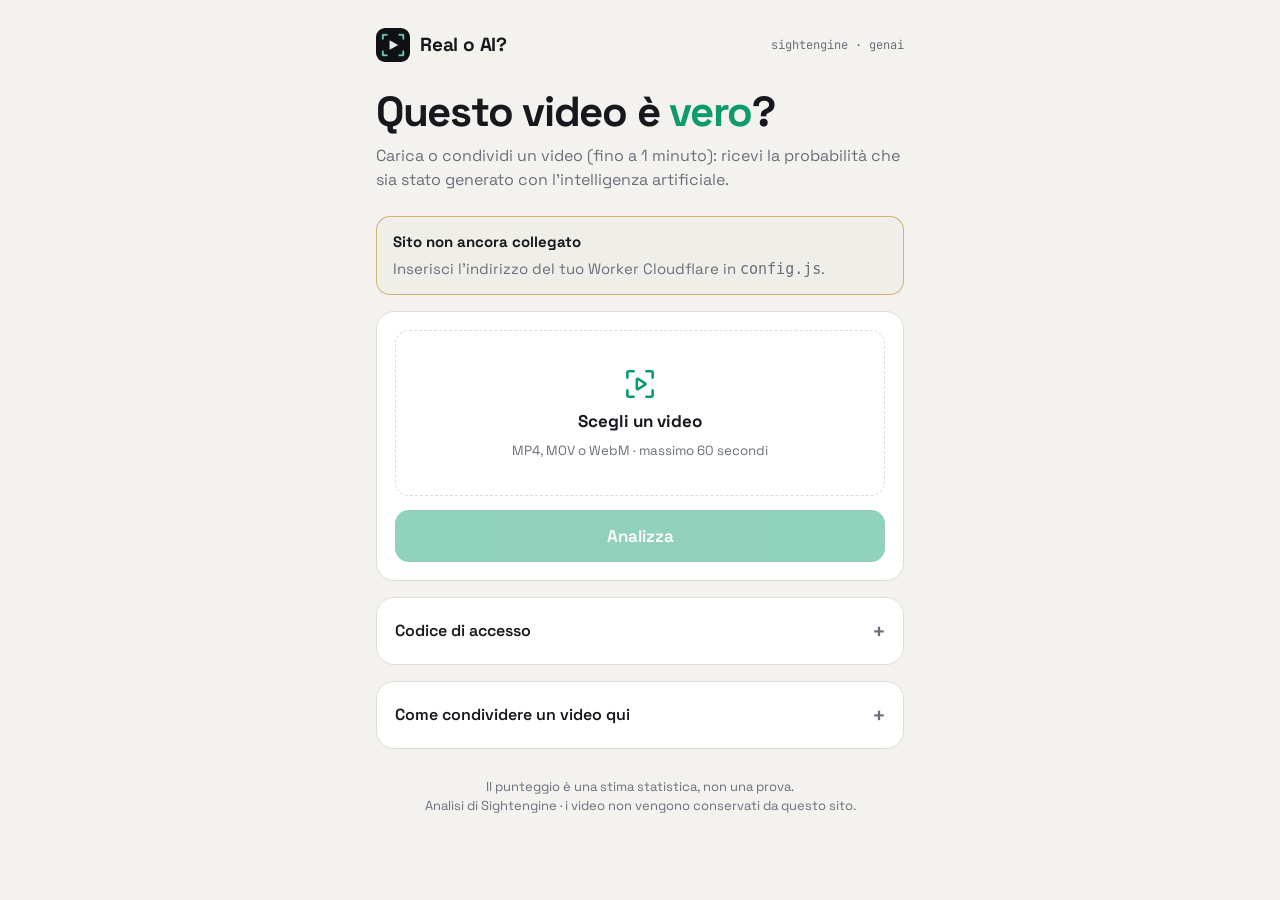
==== index.html @ 7346dfc1 "Add files via upload" ====
<!doctype html>
<html lang="it">
<head>
  <meta charset="utf-8">
  <meta name="viewport" content="width=device-width, initial-scale=1, viewport-fit=cover">
  <title>Real o AI?</title>
  <meta name="description" content="Condividi un video e scopri quanto è probabile che sia generato con l'intelligenza artificiale.">
  <meta name="theme-color" content="#0f1115">
  <link rel="manifest" href="manifest.webmanifest">
  <link rel="icon" href="icons/icon-192.png">
  <link rel="apple-touch-icon" href="icons/icon-192.png">
  <meta name="apple-mobile-web-app-capable" content="yes">
  <meta name="apple-mobile-web-app-title" content="Real o AI?">
  <link rel="preconnect" href="https://fonts.googleapis.com">
  <link rel="preconnect" href="https://fonts.gstatic.com" crossorigin>
  <link href="https://fonts.googleapis.com/css2?family=JetBrains+Mono:wght@400;600;700&family=Space+Grotesk:wght@400;600;700&display=swap" rel="stylesheet">
  <link rel="stylesheet" href="style.css">
</head>
<body>
  <main class="wrap">
    <a class="brand" href="./">
      <img src="icons/icon-192.png" alt="">
      <b>Real o AI?</b>
      <span>sightengine · genai</span>
    </a>

    <h1>Questo video è <em>vero</em>?</h1>
    <p class="lead">Carica o condividi un video (fino a 1 minuto): ricevi la probabilità che sia stato generato con l'intelligenza artificiale.</p>

    <div id="setupWarn" class="notice warn">
      <b>Sito non ancora collegato</b>
      <p>Inserisci l'indirizzo del tuo Worker Cloudflare in <code>config.js</code>.</p>
    </div>

    <div id="notice" class="notice"></div>

    <section class="card" id="pickCard">
      <label class="drop" id="drop">
        <input type="file" id="file" accept="video/*">
        <svg viewBox="0 0 24 24" fill="none" stroke="currentColor" stroke-width="1.6" stroke-linecap="round" stroke-linejoin="round" aria-hidden="true">
          <path d="M4 8V5a1 1 0 0 1 1-1h3M16 4h3a1 1 0 0 1 1 1v3M20 16v3a1 1 0 0 1-1 1h-3M8 20H5a1 1 0 0 1-1-1v-3"/>
          <path d="M10 9.2v5.6a.5.5 0 0 0 .76.43l4.5-2.8a.5.5 0 0 0 0-.86l-4.5-2.8a.5.5 0 0 0-.76.43Z"/>
        </svg>
        <strong>Scegli un video</strong>
        <small>MP4, MOV o WebM · massimo 60 secondi</small>
      </label>

      <div class="picked" id="picked">
        <video id="preview" muted playsinline preload="metadata"></video>
        <div class="meta">
          <b id="pickedName">video.mp4</b>
          <span id="pickedInfo">—</span><br>
          <button class="linkbtn" id="change" type="button">Cambia video</button>
        </div>
      </div>

      <button class="btn" id="go" type="button" disabled>Analizza</button>
    </section>

    <section class="card status" id="status" aria-live="polite">
      <p id="statusText">Invio del video…</p>
      <div class="bar"></div>
      <p class="timer" id="timer" style="margin:10px 0 0">0 s</p>
    </section>

    <section class="card" id="recentCard" hidden>
      <div class="chart-title"><h2>Analisi recenti</h2><span>su questo dispositivo</span></div>
      <ul class="recent" id="recent"></ul>
    </section>

    <details class="card" id="settings">
      <summary>Codice di accesso</summary>
      <div class="body">
        <p>Il codice che hai impostato nel Worker (ACCESS_TOKEN). Resta salvato solo su questo dispositivo.</p>
        <label class="field" for="token">Codice</label>
        <input class="text" id="token" type="password" autocomplete="off" autocapitalize="off" spellcheck="false">
        <div class="saved" id="tokenSaved"></div>
      </div>
    </details>

    <details class="card" id="howto">
      <summary>Come condividere un video qui</summary>
      <div class="body">
        <p><b>Android</b></p>
        <ol>
          <li>Apri questo sito in Chrome e tocca <i>⋮ → Installa app</i> (o <i>Aggiungi a schermata Home</i>).</li>
          <li>Dalla Galleria, o da un'app dove hai salvato il video, tocca <i>Condividi → Real o AI?</i></li>
        </ol>
        <p><b>iPhone</b></p>
        <ol>
          <li>Crea il Comando Rapido <i>Real o AI?</i> (istruzioni nel README del progetto).</li>
          <li>Da Foto o da Condividi di un'app, scegli <i>Real o AI?</i>: si apre direttamente la pagina con il punteggio.</li>
        </ol>
        <p>Da TikTok, Instagram e YouTube la condivisione invia solo il link alla pagina, non il video: prima salva il video, poi condividi il file.</p>
      </div>
    </details>

    <footer>
      Il punteggio è una stima statistica, non una prova. <br>
      Analisi di Sightengine · i video non vengono conservati da questo sito.
    </footer>
  </main>

  <script src="config.js"></script>
  <script src="app.js"></script>
</body>
</html>
---- style.css ----
:root {
  --bg: #0f1115;
  --surface: #171a21;
  --surface-2: #1f232c;
  --line: #2a2f3a;
  --text: #e9ebf1;
  --muted: #8d94a6;
  --accent: #7cf2c8;
  --accent-ink: #0b2a20;
  --real: #3ddc97;
  --unsure: #ffc14d;
  --ai: #ff5c6c;
  --radius: 18px;
  --mono: "JetBrains Mono", ui-monospace, SFMono-Regular, Menlo, monospace;
  --sans: "Space Grotesk", system-ui, -apple-system, "Segoe UI", sans-serif;
  color-scheme: dark;
}

@media (prefers-color-scheme: light) {
  :root {
    --bg: #f4f2ee;
    --surface: #ffffff;
    --surface-2: #f0eee9;
    --line: #e0ddd6;
    --text: #16181d;
    --muted: #6a6f7c;
    --accent: #0d9b6c;
    --accent-ink: #ffffff;
    --real: #12935f;
    --unsure: #b97800;
    --ai: #d63447;
    color-scheme: light;
  }
}

* { box-sizing: border-box; }

html, body { margin: 0; }

body {
  background: var(--bg);
  color: var(--text);
  font-family: var(--sans);
  font-size: 16px;
  line-height: 1.5;
  min-height: 100dvh;
  -webkit-font-smoothing: antialiased;
}

.wrap {
  max-width: 560px;
  margin: 0 auto;
  padding: 20px 16px 48px;
}

/* ---------- header ---------- */
.brand {
  display: flex;
  align-items: center;
  gap: 10px;
  margin: 8px 0 28px;
  text-decoration: none;
  color: inherit;
}
.brand img { width: 34px; height: 34px; border-radius: 9px; }
.brand b { font-size: 19px; letter-spacing: -0.01em; }
.brand span { color: var(--muted); font-family: var(--mono); font-size: 12px; margin-left: auto; }

h1 {
  font-size: clamp(30px, 8vw, 42px);
  line-height: 1.05;
  letter-spacing: -0.03em;
  margin: 0 0 10px;
}
h1 em { font-style: normal; color: var(--accent); }
.lead { color: var(--muted); margin: 0 0 24px; }

/* ---------- cards ---------- */
.card {
  background: var(--surface);
  border: 1px solid var(--line);
  border-radius: var(--radius);
  padding: 18px;
  margin-bottom: 16px;
}

.drop {
  display: grid;
  place-items: center;
  gap: 6px;
  text-align: center;
  padding: 34px 16px;
  border: 1.5px dashed var(--line);
  border-radius: 14px;
  cursor: pointer;
  transition: border-color .15s, background .15s;
}
.drop:hover, .drop.over { border-color: var(--accent); background: var(--surface-2); }
.drop svg { width: 38px; height: 38px; color: var(--accent); }
.drop strong { font-size: 17px; }
.drop small { color: var(--muted); }
.drop input { display: none; }

.picked {
  display: none;
  gap: 12px;
  align-items: center;
}
.picked.show { display: flex; }
.picked video {
  width: 84px; height: 84px;
  object-fit: cover;
  border-radius: 12px;
  background: #000;
  flex: none;
}
.picked .meta { min-width: 0; flex: 1; }
.picked .meta b { display: block; overflow: hidden; text-overflow: ellipsis; white-space: nowrap; }
.picked .meta span { color: var(--muted); font-family: var(--mono); font-size: 13px; }
.linkbtn {
  background: none; border: 0; color: var(--muted); text-decoration: underline;
  font: inherit; font-size: 14px; cursor: pointer; padding: 4px 0;
}

.btn {
  appearance: none;
  border: 0;
  border-radius: 14px;
  background: var(--accent);
  color: var(--accent-ink);
  font: 600 17px var(--sans);
  padding: 15px 18px;
  width: 100%;
  margin-top: 14px;
  cursor: pointer;
  transition: transform .08s, opacity .15s;
}
.btn:active { transform: scale(.985); }
.btn:disabled { opacity: .45; cursor: not-allowed; }
.btn.ghost {
  background: var(--surface-2);
  color: var(--text);
  border: 1px solid var(--line);
}

/* ---------- status ---------- */
.status { display: none; }
.status.show { display: block; }
.status p { margin: 0 0 10px; }
.status .timer { font-family: var(--mono); color: var(--muted); font-size: 13px; }
.bar {
  height: 6px;
  border-radius: 99px;
  background: var(--surface-2);
  overflow: hidden;
  position: relative;
}
.bar::after {
  content: "";
  position: absolute; inset: 0;
  width: 35%;
  border-radius: 99px;
  background: var(--accent);
  animation: slide 1.3s ease-in-out infinite;
}
@keyframes slide { from { transform: translateX(-100%); } to { transform: translateX(290%); } }
@media (prefers-reduced-motion: reduce) { .bar::after { animation: none; width: 100%; opacity: .5; } }

.notice {
  display: none;
  border-radius: 14px;
  padding: 14px 16px;
  margin-bottom: 16px;
  font-size: 15px;
  border: 1px solid var(--line);
  background: var(--surface-2);
}
.notice.show { display: block; }
.notice.error { border-color: color-mix(in srgb, var(--ai) 50%, transparent); }
.notice.warn { border-color: color-mix(in srgb, var(--unsure) 50%, transparent); }
.notice b { display: block; margin-bottom: 4px; }
.notice p { margin: 0; color: var(--muted); }

/* ---------- details / settings ---------- */
details.card summary {
  cursor: pointer;
  font-weight: 600;
  list-style: none;
  display: flex; align-items: center; justify-content: space-between;
}
details.card summary::-webkit-details-marker { display: none; }
details.card summary::after { content: "+"; font-family: var(--mono); color: var(--muted); font-size: 20px; }
details[open].card summary::after { content: "–"; }
details.card .body { margin-top: 12px; color: var(--muted); font-size: 15px; }
details.card .body p { margin: 0 0 10px; }
details.card ol { padding-left: 20px; margin: 0 0 6px; }
details.card li { margin-bottom: 4px; }

label.field { display: block; font-size: 14px; color: var(--muted); margin-bottom: 6px; }
input.text {
  width: 100%;
  font: 16px var(--mono);
  color: var(--text);
  background: var(--surface-2);
  border: 1px solid var(--line);
  border-radius: 12px;
  padding: 12px 14px;
}
input.text:focus { outline: 2px solid var(--accent); outline-offset: 1px; }
.saved { color: var(--real); font-size: 13px; min-height: 20px; margin-top: 6px; }

/* ---------- recent ---------- */
.recent { list-style: none; padding: 0; margin: 0; }
.recent li + li { border-top: 1px solid var(--line); }
.recent a {
  display: flex; align-items: center; gap: 12px;
  padding: 10px 0;
  text-decoration: none; color: inherit;
}
.recent .pill {
  font: 600 13px var(--mono);
  padding: 4px 8px;
  border-radius: 8px;
  min-width: 52px;
  text-align: center;
}
.recent .nm { flex: 1; min-width: 0; overflow: hidden; text-overflow: ellipsis; white-space: nowrap; }
.recent .when { color: var(--muted); font-size: 13px; font-family: var(--mono); }

.tone-real { color: var(--real); background: color-mix(in srgb, var(--real) 14%, transparent); }
.tone-unsure { color: var(--unsure); background: color-mix(in srgb, var(--unsure) 14%, transparent); }
.tone-ai { color: var(--ai); background: color-mix(in srgb, var(--ai) 14%, transparent); }

footer { color: var(--muted); font-size: 13px; text-align: center; margin-top: 28px; }
footer a { color: inherit; }

/* ---------- result page ---------- */
.gauge-wrap { display: grid; place-items: center; padding: 10px 0 4px; }
.gauge { position: relative; width: min(260px, 72vw); aspect-ratio: 1; }
.gauge svg { width: 100%; height: 100%; transform: rotate(-90deg); }
.gauge .track { stroke: var(--surface-2); }
.gauge .value { transition: stroke-dashoffset 1.1s cubic-bezier(.2,.8,.2,1); }
.gauge .center {
  position: absolute; inset: 0;
  display: grid; place-items: center; align-content: center; gap: 2px;
  text-align: center;
}
.gauge .pct { font: 700 clamp(46px, 15vw, 64px)/1 var(--mono); letter-spacing: -0.04em; }
.gauge .pct small { font-size: .45em; margin-left: 2px; }
.gauge .cap { color: var(--muted); font-size: 13px; }

.verdict {
  text-align: center;
  font-size: 24px;
  font-weight: 700;
  letter-spacing: -0.02em;
  margin: 12px 0 4px;
}
.verdict-sub { text-align: center; color: var(--muted); margin: 0 0 4px; font-size: 15px; }
.filename {
  text-align: center; font-family: var(--mono); font-size: 13px; color: var(--muted);
  overflow: hidden; text-overflow: ellipsis; white-space: nowrap;
}

.stats {
  display: grid;
  grid-template-columns: repeat(2, 1fr);
  gap: 10px;
}
.stat {
  background: var(--surface-2);
  border-radius: 12px;
  padding: 12px 14px;
}
.stat span { display: block; color: var(--muted); font-size: 13px; }
.stat b { font: 600 20px var(--mono); }

.chart-title { display: flex; justify-content: space-between; align-items: baseline; margin-bottom: 10px; }
.chart-title h2 { font-size: 16px; margin: 0; }
.chart-title span { color: var(--muted); font-size: 13px; }
#chart { width: 100%; height: auto; display: block; }
#chart .grid { stroke: var(--line); stroke-width: 1; }
#chart .thr { stroke: var(--muted); stroke-dasharray: 4 4; stroke-width: 1; }
#chart text { fill: var(--muted); font: 11px var(--mono); }

.disclaimer { color: var(--muted); font-size: 14px; }
.disclaimer p { margin: 0 0 8px; }
.disclaimer p:last-child { margin: 0; }

.row { display: flex; gap: 10px; }
.row .btn { margin-top: 0; }
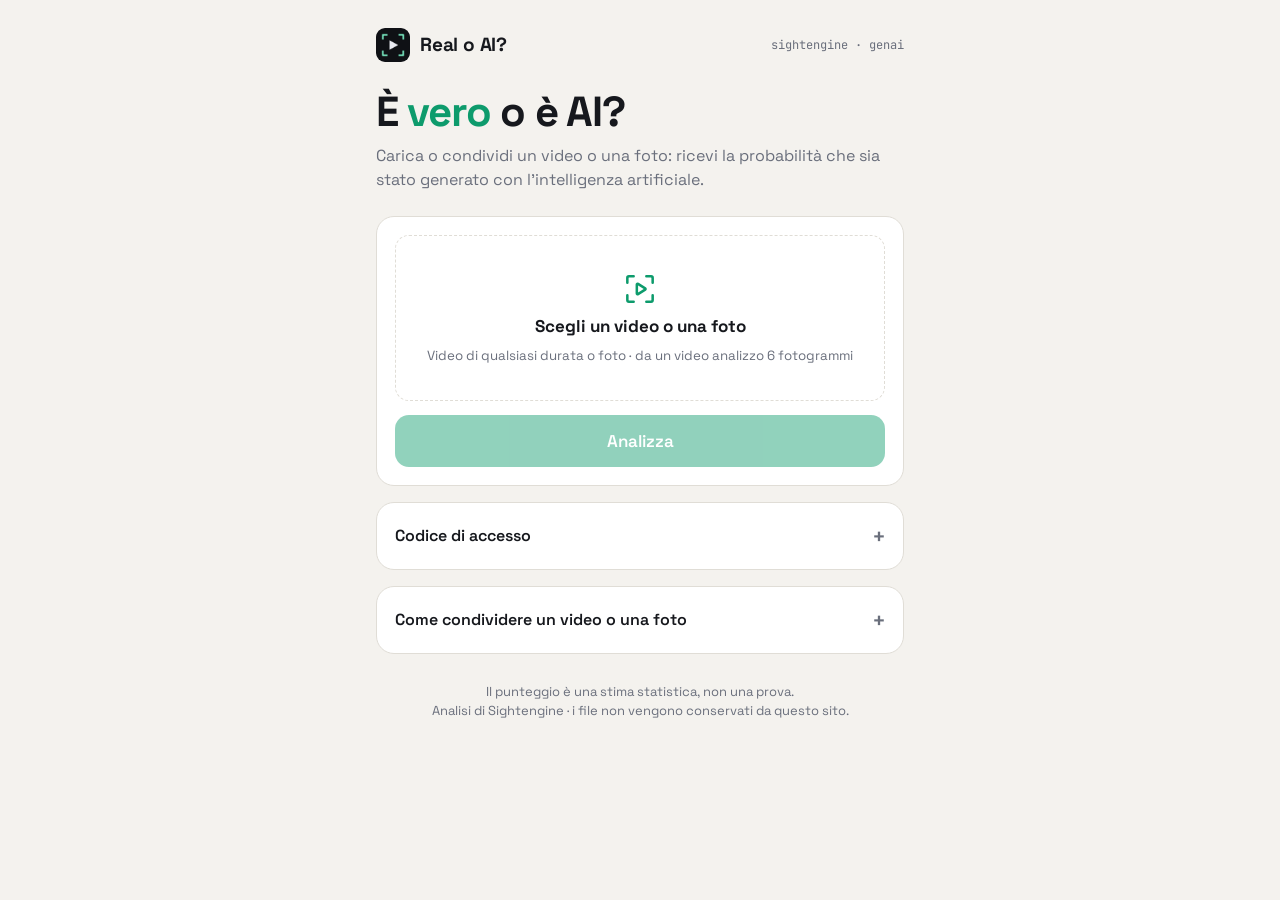
==== commit 30da1877: "Add files via upload" ====
--- a/index.html
+++ b/index.html
@@ -24,8 +24,8 @@
       <span>sightengine · genai</span>
     </a>
 
-    <h1>Questo video è <em>vero</em>?</h1>
-    <p class="lead">Carica o condividi un video (fino a 1 minuto): ricevi la probabilità che sia stato generato con l'intelligenza artificiale.</p>
+    <h1>È <em>vero</em> o è AI?</h1>
+    <p class="lead">Carica o condividi un video o una foto: ricevi la probabilità che sia stato generato con l'intelligenza artificiale.</p>
 
     <div id="setupWarn" class="notice warn">
       <b>Sito non ancora collegato</b>
@@ -36,21 +36,22 @@
 
     <section class="card" id="pickCard">
       <label class="drop" id="drop">
-        <input type="file" id="file" accept="video/*">
+        <input type="file" id="file" accept="video/*,image/*">
         <svg viewBox="0 0 24 24" fill="none" stroke="currentColor" stroke-width="1.6" stroke-linecap="round" stroke-linejoin="round" aria-hidden="true">
           <path d="M4 8V5a1 1 0 0 1 1-1h3M16 4h3a1 1 0 0 1 1 1v3M20 16v3a1 1 0 0 1-1 1h-3M8 20H5a1 1 0 0 1-1-1v-3"/>
           <path d="M10 9.2v5.6a.5.5 0 0 0 .76.43l4.5-2.8a.5.5 0 0 0 0-.86l-4.5-2.8a.5.5 0 0 0-.76.43Z"/>
         </svg>
-        <strong>Scegli un video</strong>
-        <small>MP4, MOV o WebM · massimo 60 secondi</small>
+        <strong>Scegli un video o una foto</strong>
+        <small id="dropHint">Video di qualsiasi durata o foto</small>
       </label>
 
       <div class="picked" id="picked">
         <video id="preview" muted playsinline preload="metadata"></video>
+        <img id="previewImg" alt="" hidden>
         <div class="meta">
           <b id="pickedName">video.mp4</b>
           <span id="pickedInfo">—</span><br>
-          <button class="linkbtn" id="change" type="button">Cambia video</button>
+          <button class="linkbtn" id="change" type="button">Cambia file</button>
         </div>
       </div>
 
@@ -79,17 +80,17 @@
     </details>
 
     <details class="card" id="howto">
-      <summary>Come condividere un video qui</summary>
+      <summary>Come condividere un video o una foto</summary>
       <div class="body">
         <p><b>Android</b></p>
         <ol>
           <li>Apri questo sito in Chrome e tocca <i>⋮ → Installa app</i> (o <i>Aggiungi a schermata Home</i>).</li>
-          <li>Dalla Galleria, o da un'app dove hai salvato il video, tocca <i>Condividi → Real o AI?</i></li>
+          <li>Dalla Galleria, o da un'app dove hai salvato il file, tocca <i>Condividi → Real o AI?</i></li>
         </ol>
         <p><b>iPhone</b></p>
         <ol>
-          <li>Crea il Comando Rapido <i>Real o AI?</i> (istruzioni nel README del progetto).</li>
-          <li>Da Foto o da Condividi di un'app, scegli <i>Real o AI?</i>: si apre direttamente la pagina con il punteggio.</li>
+          <li>In Safari tocca <i>Condividi → Aggiungi alla schermata Home</i>.</li>
+          <li>Apri l'icona e scegli il video o la foto dalla libreria.</li>
         </ol>
         <p>Da TikTok, Instagram e YouTube la condivisione invia solo il link alla pagina, non il video: prima salva il video, poi condividi il file.</p>
       </div>
@@ -97,7 +98,7 @@
 
     <footer>
       Il punteggio è una stima statistica, non una prova. <br>
-      Analisi di Sightengine · i video non vengono conservati da questo sito.
+      Analisi di Sightengine · i file non vengono conservati da questo sito.
     </footer>
   </main>
 
--- a/style.css
+++ b/style.css
@@ -107,7 +107,7 @@
   align-items: center;
 }
 .picked.show { display: flex; }
-.picked video {
+.picked video, .picked img {
   width: 84px; height: 84px;
   object-fit: cover;
   border-radius: 12px;
@@ -289,3 +289,5 @@
 
 .row { display: flex; gap: 10px; }
 .row .btn { margin-top: 0; }
+
+[hidden] { display: none !important; }
